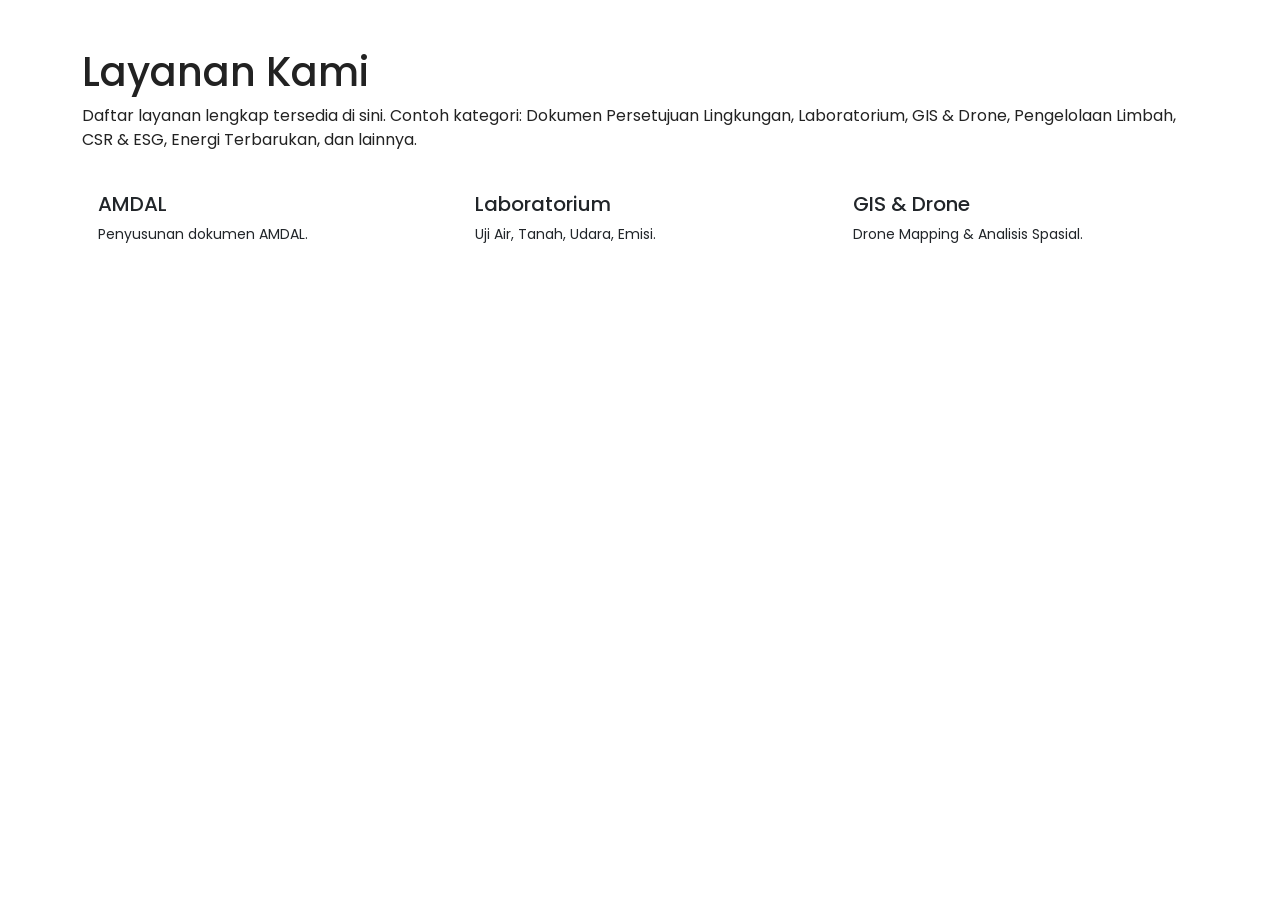
==== layanan.html @ 8d721f83 "Add initial company profile site for CV. JAVAS INDONESIA KONSULTAN — responsive, SEO-friendly, Light" ====
<!doctype html>
<html lang="id">
<head>
  <meta charset="utf-8">
  <meta name="viewport" content="width=device-width, initial-scale=1">
  <title>Layanan — JAVAS INDO</title>
  <link href="https://cdn.jsdelivr.net/npm/bootstrap@5.3.2/dist/css/bootstrap.min.css" rel="stylesheet">
  <link href="https://fonts.googleapis.com/css2?family=Poppins:wght@300;400;600;700&display=swap" rel="stylesheet">
  <link rel="stylesheet" href="/assets/css/style.css">
</head>
<body>
  <main class="container py-5">
    <h1>Layanan Kami</h1>
    <p>Daftar layanan lengkap tersedia di sini. Contoh kategori: Dokumen Persetujuan Lingkungan, Laboratorium, GIS & Drone, Pengelolaan Limbah, CSR & ESG, Energi Terbarukan, dan lainnya.</p>

    <section class="mt-4">
      <div class="row g-3">
        <div class="col-md-4"><div class="card"><div class="card-body"><h5>AMDAL</h5><p class="small">Penyusunan dokumen AMDAL.</p></div></div></div>
        <div class="col-md-4"><div class="card"><div class="card-body"><h5>Laboratorium</h5><p class="small">Uji Air, Tanah, Udara, Emisi.</p></div></div></div>
        <div class="col-md-4"><div class="card"><div class="card-body"><h5>GIS & Drone</h5><p class="small">Drone Mapping & Analisis Spasial.</p></div></div></div>
      </div>
    </section>
  </main>
</body>
</html>
---- assets/css/style.css ----
/* Custom styles for JAVAS INDO */
:root{
  --green:#2E7D32;
  --blue:#1565C0;
  --light:#f7f7f7;
  --muted:#6c757d;
  --font:'Poppins',system-ui,-apple-system,Segoe UI,Roboto,"Helvetica Neue",Arial;
}
*{box-sizing:border-box}
body{font-family:var(--font);color:#222;background:#fff}
.loading-screen{position:fixed;inset:0;display:flex;align-items:center;justify-content:center;background:#fff;z-index:9999}
.hero-section{position:relative;overflow:hidden;color:#fff}
.hero-video{position:absolute;inset:0;width:100%;height:100%;object-fit:cover;z-index:0;opacity:.35}
.hero-overlay{position:absolute;inset:0;background:linear-gradient(180deg,rgba(0,0,0,0.3),rgba(0,0,0,0.5));z-index:1}
.hero-section .container{position:relative;z-index:2;padding-top:4rem;padding-bottom:4rem}
.icon-box{width:56px;height:56px;display:inline-flex;align-items:center;justify-content:center;border-radius:10px}
.whatsapp-float{position:fixed;right:18px;bottom:90px;background:var(--green);color:#fff;width:56px;height:56px;border-radius:50%;display:flex;align-items:center;justify-content:center;z-index:1000;box-shadow:0 6px 18px rgba(0,0,0,.12)}
.back-to-top{position:fixed;right:18px;bottom:20px;background:#1565C0;color:#fff;width:44px;height:44px;border-radius:50%;display:flex;align-items:center;justify-content:center;z-index:1000;display:none}
.dark-mode{background:#0b1220;color:#e6eef8}
.dark-mode .navbar{background:#071026 !important}
.card{border:0}
img{max-width:100%;height:auto}
/* Responsive tweaks */
@media (max-width:767px){.hero-section .container{padding-top:2rem;padding-bottom:2rem}}
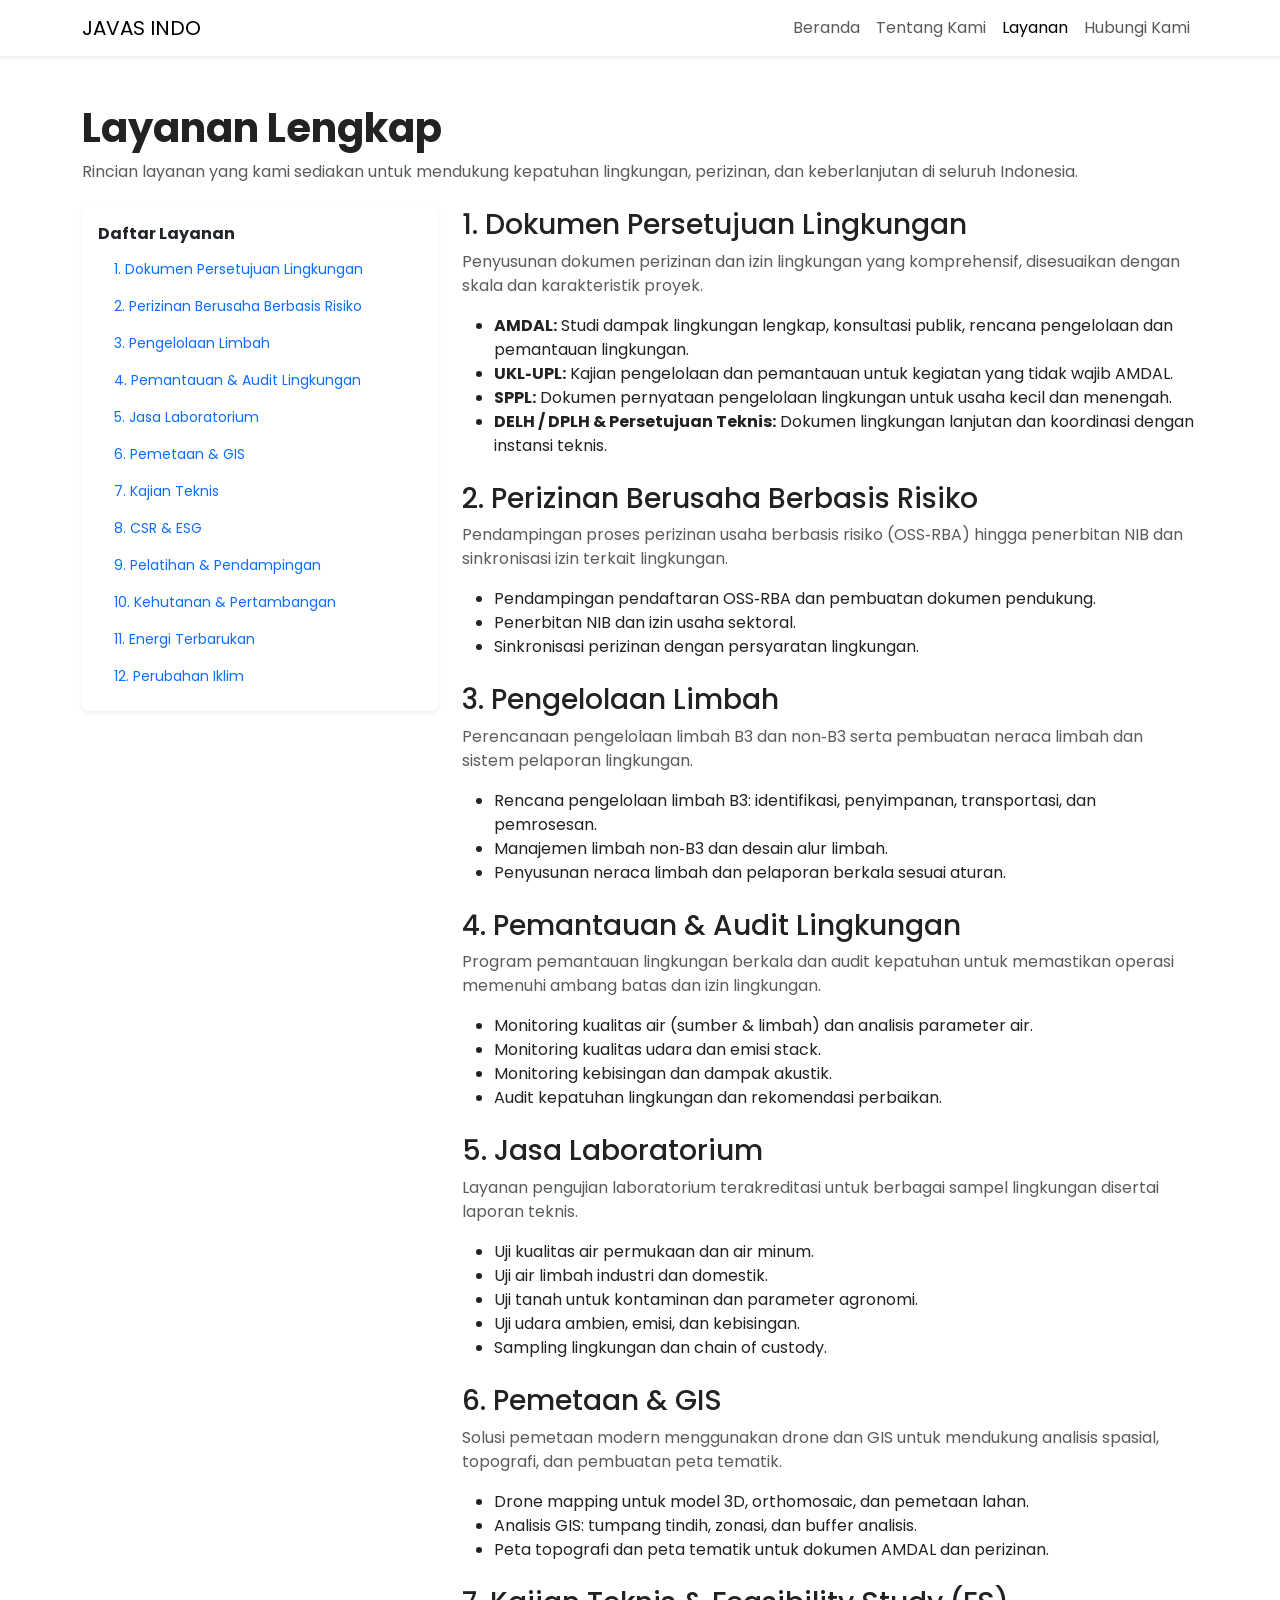
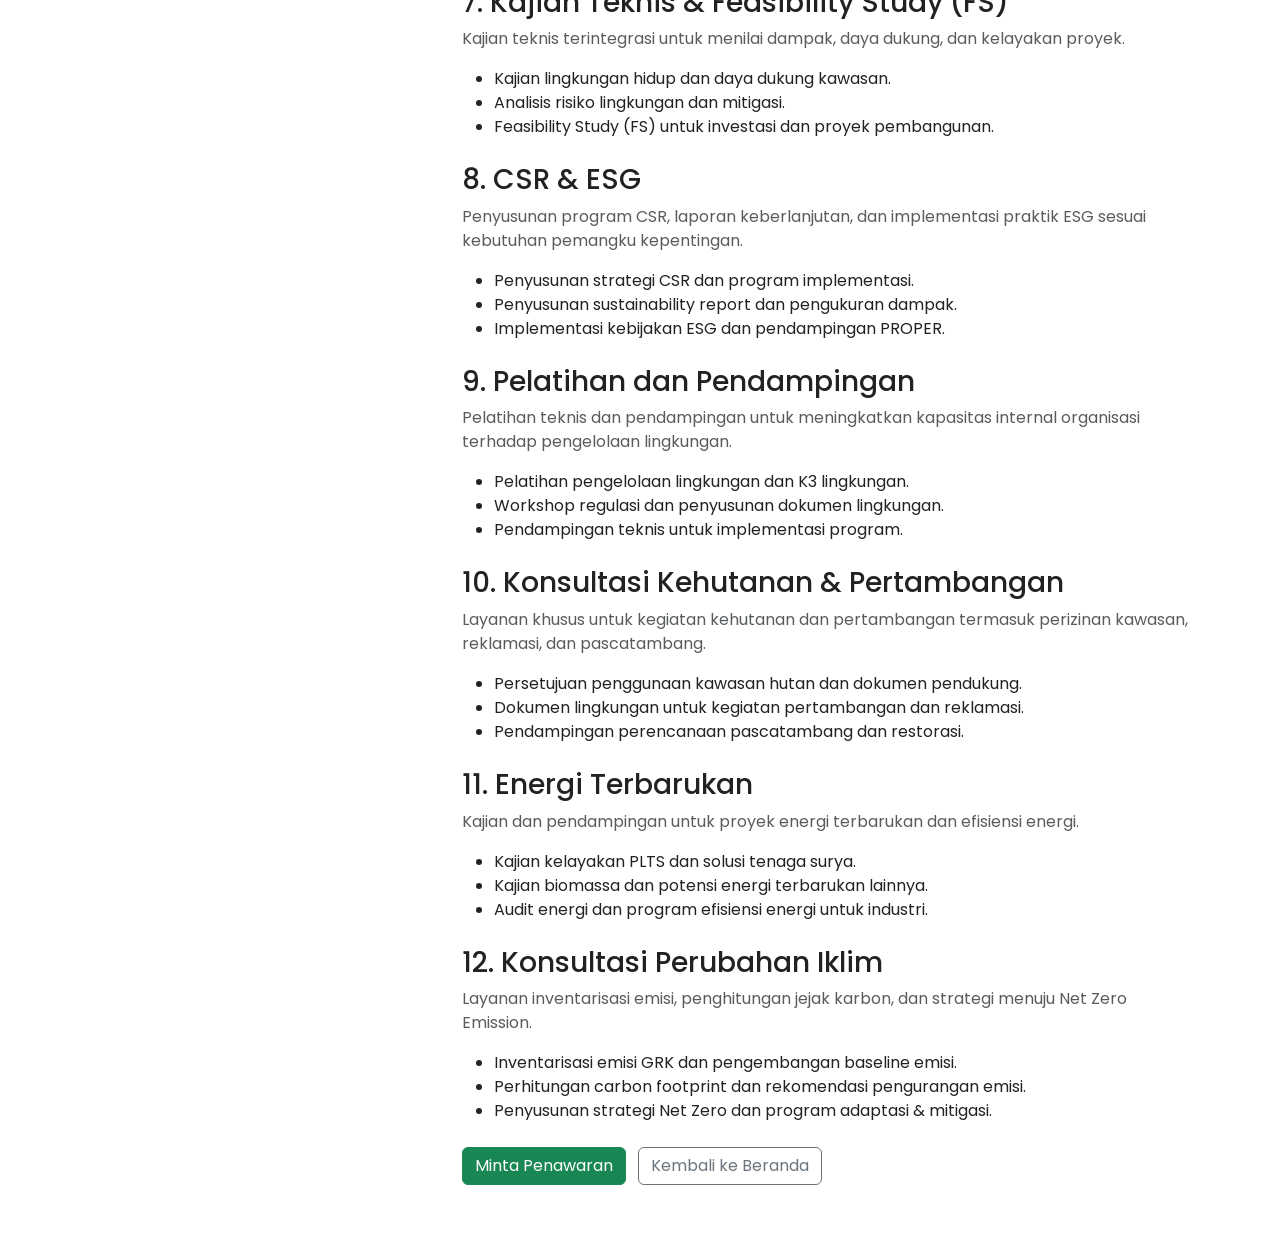
==== commit ce3bfba9: "Add detailed layanan.html with 12 services and schema markup" ====
--- a/layanan.html
+++ b/layanan.html
@@ -3,23 +3,298 @@
 <head>
   <meta charset="utf-8">
   <meta name="viewport" content="width=device-width, initial-scale=1">
-  <title>Layanan — JAVAS INDO</title>
+  <title>Layanan Lengkap — CV. JAVAS INDONESIA KONSULTAN</title>
+  <meta name="description" content="Rincian layanan CV. JAVAS INDONESIA KONSULTAN: dokumen lingkungan, perizinan OSS-RBA, pengelolaan limbah, pemantauan, laboratorium, GIS, kajian teknis, CSR & ESG, pelatihan, kehutanan & pertambangan, energi terbarukan, perubahan iklim.">
   <link href="https://cdn.jsdelivr.net/npm/bootstrap@5.3.2/dist/css/bootstrap.min.css" rel="stylesheet">
   <link href="https://fonts.googleapis.com/css2?family=Poppins:wght@300;400;600;700&display=swap" rel="stylesheet">
+  <link href="https://cdnjs.cloudflare.com/ajax/libs/font-awesome/6.5.0/css/all.min.css" rel="stylesheet">
   <link rel="stylesheet" href="/assets/css/style.css">
+
+  <!-- Schema.org: Organization + Service list -->
+  <script type="application/ld+json">
+  {
+    "@context": "https://schema.org",
+    "@graph": [
+      {
+        "@type": "Organization",
+        "name": "CV. JAVAS INDONESIA KONSULTAN",
+        "url": "https://javasindo-ai.github.io/",
+        "logo": "https://javasindo-ai.github.io/assets/images/logo.png",
+        "contactPoint": [{"@type":"ContactPoint","telephone":"+62 878-7783-6080","contactType":"customer service","areaServed":"ID"}]
+      },
+      {
+        "@type": "Service",
+        "name": "Dokumen Persetujuan Lingkungan",
+        "serviceType": "AMDAL, UKL-UPL, SPPL, DELH, DPLH",
+        "description": "Penyusunan dokumen AMDAL, UKL-UPL, SPPL, dokumen DELH/DPLH, dan persetujuan teknis lingkungan sesuai peraturan nasional."
+      },
+      {
+        "@type": "Service",
+        "name": "Perizinan Berusaha Berbasis Risiko",
+        "serviceType": "OSS-RBA, NIB, Sinkronisasi Perizinan",
+        "description": "Pendampingan OSS-RBA, penerbitan NIB, sinkronisasi izin usaha dan perizinan sektor lingkungan."
+      },
+      {
+        "@type": "Service",
+        "name": "Pengelolaan Limbah",
+        "serviceType": "Limbah B3, Limbah Non-B3, Neraca Limbah",
+        "description": "Perencanaan dan pendampingan pengelolaan limbah B3 dan non-B3, pembuatan neraca limbah, serta pelaporan lingkungan."
+      },
+      {
+        "@type": "Service",
+        "name": "Pemantauan dan Audit Lingkungan",
+        "serviceType": "Monitoring air, udara, emisi, kebisingan, audit kepatuhan",
+        "description": "Layanan monitoring kualitas lingkungan (air, udara, emisi, kebisingan) dan audit kepatuhan lingkungan."
+      },
+      {
+        "@type": "Service",
+        "name": "Jasa Laboratorium",
+        "serviceType": "Uji air, uji tanah, uji udara, uji emisi",
+        "description": "Pelayanan pengujian laboratorium untuk air, air limbah, tanah, udara ambien, emisi, dan kebisingan, lengkap dengan sampling dan laporan analitis."
+      },
+      {
+        "@type": "Service",
+        "name": "Pemetaan dan GIS",
+        "serviceType": "Drone mapping, GIS, topografi, peta tematik",
+        "description": "Pemetaan menggunakan drone, analisis GIS dan spasial, topografi, dan pembuatan peta tematik untuk kebutuhan studi dan izin."
+      },
+      {
+        "@type": "Service",
+        "name": "Kajian Teknis",
+        "serviceType": "Kajian lingkungan, daya dukung, risiko, FS",
+        "description": "Kajian lingkungan hidup, daya dukung, kajian risiko, kajian teknis pembangunan, serta studi kelayakan (Feasibility Study)."
+      },
+      {
+        "@type": "Service",
+        "name": "CSR & ESG",
+        "serviceType": "Program CSR, laporan keberlanjutan, pendampingan PROPER",
+        "description": "Penyusunan program CSR, laporan keberlanjutan (sustainability report), implementasi ESG, dan pendampingan PROPER."
+      },
+      {
+        "@type": "Service",
+        "name": "Pelatihan dan Pendampingan",
+        "serviceType": "Pelatihan pengelolaan lingkungan, K3, workshop regulasi",
+        "description": "Pelatihan untuk pengelolaan lingkungan, penyusunan dokumen, K3 lingkungan, dan workshop regulasi bagi instansi dan korporasi."
+      },
+      {
+        "@type": "Service",
+        "name": "Konsultasi Kehutanan dan Pertambangan",
+        "serviceType": "Persetujuan kawasan hutan, reklamasi, pascatambang",
+        "description": "Pendampingan persetujuan penggunaan kawasan hutan, dokumen lingkungan untuk pertambangan, reklamasi dan pascatambang."
+      },
+      {
+        "@type": "Service",
+        "name": "Energi Terbarukan",
+        "serviceType": "Kajian PLTS, biomassa, audit energi",
+        "description": "Kajian dan pendampingan pengembangan PLTS, kajian biomassa, efisiensi energi, serta audit energi untuk proyek hijau."
+      },
+      {
+        "@type": "Service",
+        "name": "Konsultasi Perubahan Iklim",
+        "serviceType": "Inventarisasi emisi, carbon footprint, net-zero",
+        "description": "Inventarisasi emisi GRK, perhitungan jejak karbon (carbon footprint), strategi Net Zero Emission, dan program adaptasi & mitigasi."
+      }
+    ]
+  }
+  </script>
 </head>
 <body>
+  <nav class="navbar navbar-expand-lg navbar-light bg-white sticky-top shadow-sm">
+    <div class="container">
+      <a class="navbar-brand" href="/">JAVAS INDO</a>
+      <button class="navbar-toggler" type="button" data-bs-toggle="collapse" data-bs-target="#navMenu">
+        <span class="navbar-toggler-icon"></span>
+      </button>
+      <div class="collapse navbar-collapse" id="navMenu">
+        <ul class="navbar-nav ms-auto">
+          <li class="nav-item"><a class="nav-link" href="/">Beranda</a></li>
+          <li class="nav-item"><a class="nav-link" href="/tentang.html">Tentang Kami</a></li>
+          <li class="nav-item"><a class="nav-link active" href="/layanan.html">Layanan</a></li>
+          <li class="nav-item"><a class="nav-link" href="/kontak.html">Hubungi Kami</a></li>
+        </ul>
+      </div>
+    </div>
+  </nav>
+
   <main class="container py-5">
-    <h1>Layanan Kami</h1>
-    <p>Daftar layanan lengkap tersedia di sini. Contoh kategori: Dokumen Persetujuan Lingkungan, Laboratorium, GIS & Drone, Pengelolaan Limbah, CSR & ESG, Energi Terbarukan, dan lainnya.</p>
-
-    <section class="mt-4">
-      <div class="row g-3">
-        <div class="col-md-4"><div class="card"><div class="card-body"><h5>AMDAL</h5><p class="small">Penyusunan dokumen AMDAL.</p></div></div></div>
-        <div class="col-md-4"><div class="card"><div class="card-body"><h5>Laboratorium</h5><p class="small">Uji Air, Tanah, Udara, Emisi.</p></div></div></div>
-        <div class="col-md-4"><div class="card"><div class="card-body"><h5>GIS & Drone</h5><p class="small">Drone Mapping & Analisis Spasial.</p></div></div></div>
-      </div>
-    </section>
+    <header class="mb-4" data-aos="fade-up">
+      <h1 class="fw-bold">Layanan Lengkap</h1>
+      <p class="text-muted">Rincian layanan yang kami sediakan untuk mendukung kepatuhan lingkungan, perizinan, dan keberlanjutan di seluruh Indonesia.</p>
+    </header>
+
+    <!-- Services list with anchor links -->
+    <div class="row">
+      <aside class="col-lg-4 mb-4" data-aos="fade-right">
+        <div class="sticky-top" style="top:100px">
+          <div class="card shadow-sm">
+            <div class="card-body">
+              <h6 class="fw-bold">Daftar Layanan</h6>
+              <ul class="nav flex-column small">
+                <li class="nav-item"><a class="nav-link" href="#s1">1. Dokumen Persetujuan Lingkungan</a></li>
+                <li class="nav-item"><a class="nav-link" href="#s2">2. Perizinan Berusaha Berbasis Risiko</a></li>
+                <li class="nav-item"><a class="nav-link" href="#s3">3. Pengelolaan Limbah</a></li>
+                <li class="nav-item"><a class="nav-link" href="#s4">4. Pemantauan & Audit Lingkungan</a></li>
+                <li class="nav-item"><a class="nav-link" href="#s5">5. Jasa Laboratorium</a></li>
+                <li class="nav-item"><a class="nav-link" href="#s6">6. Pemetaan & GIS</a></li>
+                <li class="nav-item"><a class="nav-link" href="#s7">7. Kajian Teknis</a></li>
+                <li class="nav-item"><a class="nav-link" href="#s8">8. CSR & ESG</a></li>
+                <li class="nav-item"><a class="nav-link" href="#s9">9. Pelatihan & Pendampingan</a></li>
+                <li class="nav-item"><a class="nav-link" href="#s10">10. Kehutanan & Pertambangan</a></li>
+                <li class="nav-item"><a class="nav-link" href="#s11">11. Energi Terbarukan</a></li>
+                <li class="nav-item"><a class="nav-link" href="#s12">12. Perubahan Iklim</a></li>
+              </ul>
+            </div>
+          </div>
+        </div>
+      </aside>
+
+      <section class="col-lg-8" data-aos="fade-left">
+        <!-- 1 -->
+        <article id="s1" class="mb-4">
+          <h3>1. Dokumen Persetujuan Lingkungan</h3>
+          <p class="text-muted">Penyusunan dokumen perizinan dan izin lingkungan yang komprehensif, disesuaikan dengan skala dan karakteristik proyek.</p>
+          <ul>
+            <li><strong>AMDAL:</strong> Studi dampak lingkungan lengkap, konsultasi publik, rencana pengelolaan dan pemantauan lingkungan.</li>
+            <li><strong>UKL‑UPL:</strong> Kajian pengelolaan dan pemantauan untuk kegiatan yang tidak wajib AMDAL.</li>
+            <li><strong>SPPL:</strong> Dokumen pernyataan pengelolaan lingkungan untuk usaha kecil dan menengah.</li>
+            <li><strong>DELH / DPLH & Persetujuan Teknis:</strong> Dokumen lingkungan lanjutan dan koordinasi dengan instansi teknis.</li>
+          </ul>
+        </article>
+
+        <!-- 2 -->
+        <article id="s2" class="mb-4">
+          <h3>2. Perizinan Berusaha Berbasis Risiko</h3>
+          <p class="text-muted">Pendampingan proses perizinan usaha berbasis risiko (OSS‑RBA) hingga penerbitan NIB dan sinkronisasi izin terkait lingkungan.</p>
+          <ul>
+            <li>Pendampingan pendaftaran OSS‑RBA dan pembuatan dokumen pendukung.</li>
+            <li>Penerbitan NIB dan izin usaha sektoral.</li>
+            <li>Sinkronisasi perizinan dengan persyaratan lingkungan.</li>
+          </ul>
+        </article>
+
+        <!-- 3 -->
+        <article id="s3" class="mb-4">
+          <h3>3. Pengelolaan Limbah</h3>
+          <p class="text-muted">Perencanaan pengelolaan limbah B3 dan non‑B3 serta pembuatan neraca limbah dan sistem pelaporan lingkungan.</p>
+          <ul>
+            <li>Rencana pengelolaan limbah B3: identifikasi, penyimpanan, transportasi, dan pemrosesan.</li>
+            <li>Manajemen limbah non‑B3 dan desain alur limbah.</li>
+            <li>Penyusunan neraca limbah dan pelaporan berkala sesuai aturan.</li>
+          </ul>
+        </article>
+
+        <!-- 4 -->
+        <article id="s4" class="mb-4">
+          <h3>4. Pemantauan & Audit Lingkungan</h3>
+          <p class="text-muted">Program pemantauan lingkungan berkala dan audit kepatuhan untuk memastikan operasi memenuhi ambang batas dan izin lingkungan.</p>
+          <ul>
+            <li>Monitoring kualitas air (sumber & limbah) dan analisis parameter air.</li>
+            <li>Monitoring kualitas udara dan emisi stack.</li>
+            <li>Monitoring kebisingan dan dampak akustik.</li>
+            <li>Audit kepatuhan lingkungan dan rekomendasi perbaikan.</li>
+          </ul>
+        </article>
+
+        <!-- 5 -->
+        <article id="s5" class="mb-4">
+          <h3>5. Jasa Laboratorium</h3>
+          <p class="text-muted">Layanan pengujian laboratorium terakreditasi untuk berbagai sampel lingkungan disertai laporan teknis.</p>
+          <ul>
+            <li>Uji kualitas air permukaan dan air minum.</li>
+            <li>Uji air limbah industri dan domestik.</li>
+            <li>Uji tanah untuk kontaminan dan parameter agronomi.</li>
+            <li>Uji udara ambien, emisi, dan kebisingan.</li>
+            <li>Sampling lingkungan dan chain of custody.</li>
+          </ul>
+        </article>
+
+        <!-- 6 -->
+        <article id="s6" class="mb-4">
+          <h3>6. Pemetaan & GIS</h3>
+          <p class="text-muted">Solusi pemetaan modern menggunakan drone dan GIS untuk mendukung analisis spasial, topografi, dan pembuatan peta tematik.</p>
+          <ul>
+            <li>Drone mapping untuk model 3D, orthomosaic, dan pemetaan lahan.</li>
+            <li>Analisis GIS: tumpang tindih, zonasi, dan buffer analisis.</li>
+            <li>Peta topografi dan peta tematik untuk dokumen AMDAL dan perizinan.</li>
+          </ul>
+        </article>
+
+        <!-- 7 -->
+        <article id="s7" class="mb-4">
+          <h3>7. Kajian Teknis & Feasibility Study (FS)</h3>
+          <p class="text-muted">Kajian teknis terintegrasi untuk menilai dampak, daya dukung, dan kelayakan proyek.</p>
+          <ul>
+            <li>Kajian lingkungan hidup dan daya dukung kawasan.</li>
+            <li>Analisis risiko lingkungan dan mitigasi.</li>
+            <li>Feasibility Study (FS) untuk investasi dan proyek pembangunan.</li>
+          </ul>
+        </article>
+
+        <!-- 8 -->
+        <article id="s8" class="mb-4">
+          <h3>8. CSR & ESG</h3>
+          <p class="text-muted">Penyusunan program CSR, laporan keberlanjutan, dan implementasi praktik ESG sesuai kebutuhan pemangku kepentingan.</p>
+          <ul>
+            <li>Penyusunan strategi CSR dan program implementasi.</li>
+            <li>Penyusunan sustainability report dan pengukuran dampak.</li>
+            <li>Implementasi kebijakan ESG dan pendampingan PROPER.</li>
+          </ul>
+        </article>
+
+        <!-- 9 -->
+        <article id="s9" class="mb-4">
+          <h3>9. Pelatihan dan Pendampingan</h3>
+          <p class="text-muted">Pelatihan teknis dan pendampingan untuk meningkatkan kapasitas internal organisasi terhadap pengelolaan lingkungan.</p>
+          <ul>
+            <li>Pelatihan pengelolaan lingkungan dan K3 lingkungan.</li>
+            <li>Workshop regulasi dan penyusunan dokumen lingkungan.</li>
+            <li>Pendampingan teknis untuk implementasi program.</li>
+          </ul>
+        </article>
+
+        <!-- 10 -->
+        <article id="s10" class="mb-4">
+          <h3>10. Konsultasi Kehutanan & Pertambangan</h3>
+          <p class="text-muted">Layanan khusus untuk kegiatan kehutanan dan pertambangan termasuk perizinan kawasan, reklamasi, dan pascatambang.</p>
+          <ul>
+            <li>Persetujuan penggunaan kawasan hutan dan dokumen pendukung.</li>
+            <li>Dokumen lingkungan untuk kegiatan pertambangan dan reklamasi.</li>
+            <li>Pendampingan perencanaan pascatambang dan restorasi.</li>
+          </ul>
+        </article>
+
+        <!-- 11 -->
+        <article id="s11" class="mb-4">
+          <h3>11. Energi Terbarukan</h3>
+          <p class="text-muted">Kajian dan pendampingan untuk proyek energi terbarukan dan efisiensi energi.</p>
+          <ul>
+            <li>Kajian kelayakan PLTS dan solusi tenaga surya.</li>
+            <li>Kajian biomassa dan potensi energi terbarukan lainnya.</li>
+            <li>Audit energi dan program efisiensi energi untuk industri.</li>
+          </ul>
+        </article>
+
+        <!-- 12 -->
+        <article id="s12" class="mb-4">
+          <h3>12. Konsultasi Perubahan Iklim</h3>
+          <p class="text-muted">Layanan inventarisasi emisi, penghitungan jejak karbon, dan strategi menuju Net Zero Emission.</p>
+          <ul>
+            <li>Inventarisasi emisi GRK dan pengembangan baseline emisi.</li>
+            <li>Perhitungan carbon footprint dan rekomendasi pengurangan emisi.</li>
+            <li>Penyusunan strategi Net Zero dan program adaptasi & mitigasi.</li>
+          </ul>
+        </article>
+
+        <div class="mt-4">
+          <a href="/kontak.html" class="btn btn-success me-2">Minta Penawaran</a>
+          <a href="/" class="btn btn-outline-secondary">Kembali ke Beranda</a>
+        </div>
+      </section>
+    </div>
   </main>
+
+  <script src="https://cdn.jsdelivr.net/npm/bootstrap@5.3.2/dist/js/bootstrap.bundle.min.js"></script>
+  <script src="https://unpkg.com/aos@2.3.4/dist/aos.js"></script>
+  <script>if(window.AOS) AOS.init({duration:700,once:true});</script>
 </body>
 </html>
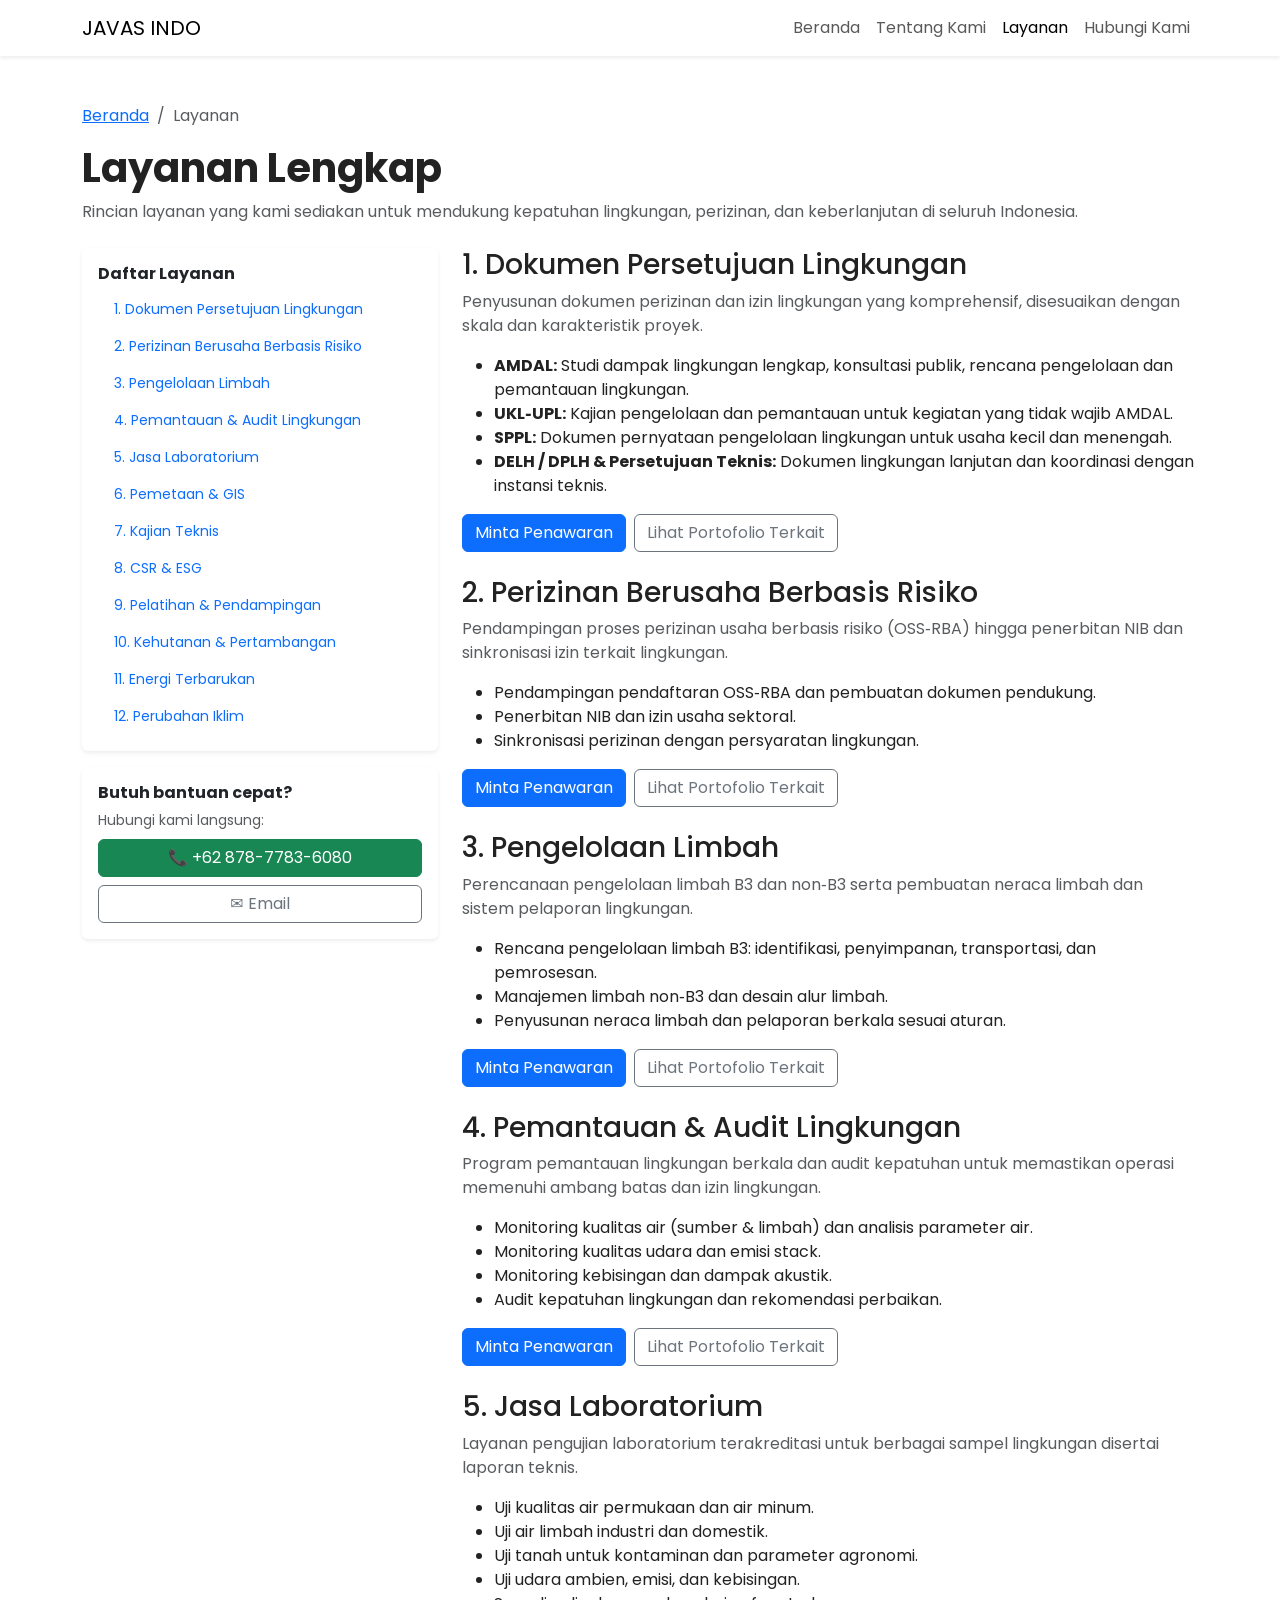
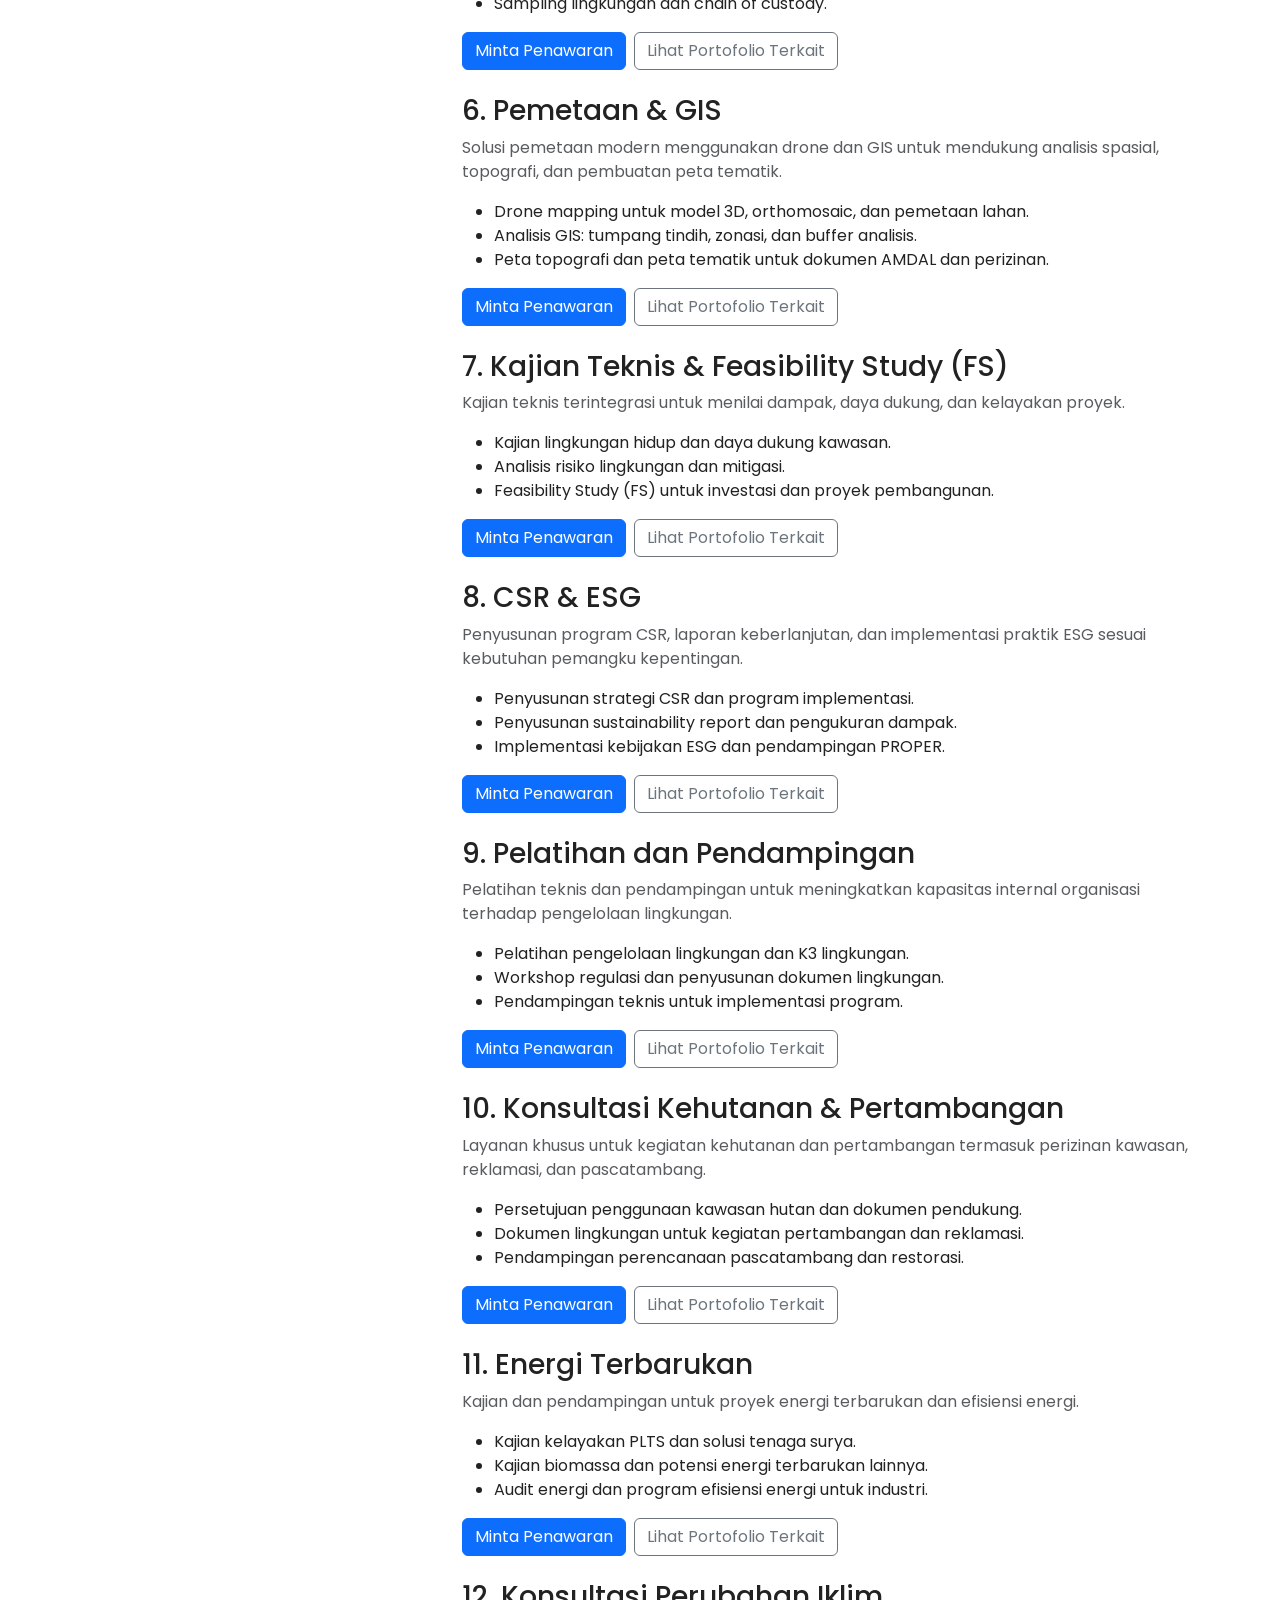
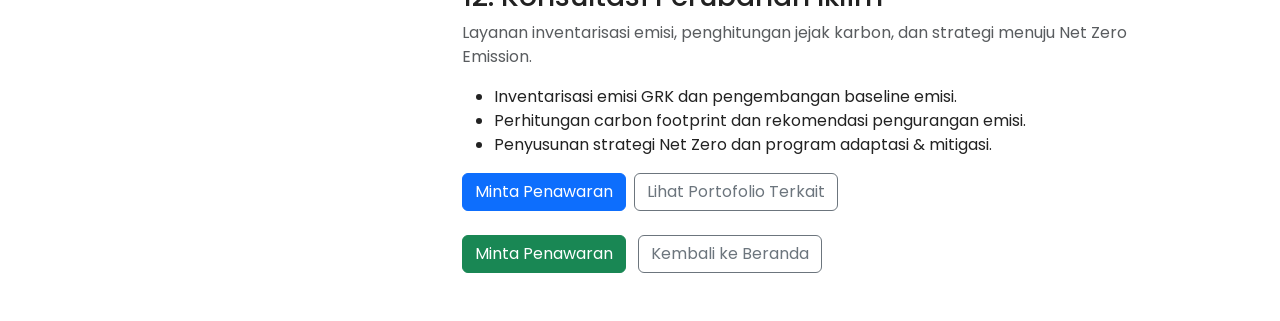
==== commit dc0e5b2b: "Enhance layanan.html: add enriched JSON-LD (serviceArea/audience/provider), request quote modal/form" ====
--- a/layanan.html
+++ b/layanan.html
@@ -10,7 +10,7 @@
   <link href="https://cdnjs.cloudflare.com/ajax/libs/font-awesome/6.5.0/css/all.min.css" rel="stylesheet">
   <link rel="stylesheet" href="/assets/css/style.css">
 
-  <!-- Schema.org: Organization + Service list -->
+  <!-- Schema.org: Organization + Service list (enriched) -->
   <script type="application/ld+json">
   {
     "@context": "https://schema.org",
@@ -20,79 +20,104 @@
         "name": "CV. JAVAS INDONESIA KONSULTAN",
         "url": "https://javasindo-ai.github.io/",
         "logo": "https://javasindo-ai.github.io/assets/images/logo.png",
-        "contactPoint": [{"@type":"ContactPoint","telephone":"+62 878-7783-6080","contactType":"customer service","areaServed":"ID"}]
+        "contactPoint": [{"@type":"ContactPoint","telephone":"+62 878-7783-6080","contactType":"customer service","areaServed":"ID"}],
+        "sameAs": []
+      },
+      {
+        "@type": "BreadcrumbList",
+        "itemListElement": [
+          {"@type":"ListItem","position":1,"name":"Beranda","item":"https://javasindo-ai.github.io/"},
+          {"@type":"ListItem","position":2,"name":"Layanan","item":"https://javasindo-ai.github.io/layanan.html"}
+        ]
       },
       {
         "@type": "Service",
         "name": "Dokumen Persetujuan Lingkungan",
         "serviceType": "AMDAL, UKL-UPL, SPPL, DELH, DPLH",
-        "description": "Penyusunan dokumen AMDAL, UKL-UPL, SPPL, dokumen DELH/DPLH, dan persetujuan teknis lingkungan sesuai peraturan nasional."
+        "description": "Penyusunan dokumen AMDAL, UKL-UPL, SPPL, dokumen DELH/DPLH, dan persetujuan teknis lingkungan sesuai peraturan nasional.",
+        "serviceArea": {"@type":"Place","name":"Indonesia"},
+        "audience": {"@type":"Audience","audienceType":"Pemerintah, Industri, Perusahaan"},
+        "provider": {"@type":"Organization","name":"CV. JAVAS INDONESIA KONSULTAN"},
+        "potentialAction": {"@type":"AssessAction","target":"/kontak.html"}
       },
       {
         "@type": "Service",
         "name": "Perizinan Berusaha Berbasis Risiko",
         "serviceType": "OSS-RBA, NIB, Sinkronisasi Perizinan",
-        "description": "Pendampingan OSS-RBA, penerbitan NIB, sinkronisasi izin usaha dan perizinan sektor lingkungan."
+        "description": "Pendampingan OSS-RBA, penerbitan NIB, sinkronisasi izin usaha dan perizinan sektor lingkungan.",
+        "serviceArea": {"@type":"Place","name":"Indonesia"},
+        "audience": {"@type":"Audience","audienceType":"Pelaku usaha, Konsultan"},
+        "provider": {"@type":"Organization","name":"CV. JAVAS INDONESIA KONSULTAN"}
       },
       {
         "@type": "Service",
         "name": "Pengelolaan Limbah",
         "serviceType": "Limbah B3, Limbah Non-B3, Neraca Limbah",
-        "description": "Perencanaan dan pendampingan pengelolaan limbah B3 dan non-B3, pembuatan neraca limbah, serta pelaporan lingkungan."
+        "description": "Perencanaan dan pendampingan pengelolaan limbah B3 dan non-B3, pembuatan neraca limbah, serta pelaporan lingkungan.",
+        "serviceArea": {"@type":"Place","name":"Indonesia"}
       },
       {
         "@type": "Service",
         "name": "Pemantauan dan Audit Lingkungan",
         "serviceType": "Monitoring air, udara, emisi, kebisingan, audit kepatuhan",
-        "description": "Layanan monitoring kualitas lingkungan (air, udara, emisi, kebisingan) dan audit kepatuhan lingkungan."
+        "description": "Layanan monitoring kualitas lingkungan (air, udara, emisi, kebisingan) dan audit kepatuhan lingkungan.",
+        "serviceArea": {"@type":"Place","name":"Indonesia"}
       },
       {
         "@type": "Service",
         "name": "Jasa Laboratorium",
         "serviceType": "Uji air, uji tanah, uji udara, uji emisi",
-        "description": "Pelayanan pengujian laboratorium untuk air, air limbah, tanah, udara ambien, emisi, dan kebisingan, lengkap dengan sampling dan laporan analitis."
+        "description": "Pelayanan pengujian laboratorium untuk air, air limbah, tanah, udara ambien, emisi, dan kebisingan, lengkap dengan sampling dan laporan analitis.",
+        "serviceArea": {"@type":"Place","name":"Indonesia"}
       },
       {
         "@type": "Service",
         "name": "Pemetaan dan GIS",
         "serviceType": "Drone mapping, GIS, topografi, peta tematik",
-        "description": "Pemetaan menggunakan drone, analisis GIS dan spasial, topografi, dan pembuatan peta tematik untuk kebutuhan studi dan izin."
-      },
-      {
-        "@type": "Service",
-        "name": "Kajian Teknis",
+        "description": "Pemetaan menggunakan drone, analisis GIS dan spasial, topografi, dan pembuatan peta tematik untuk kebutuhan studi dan izin.",
+        "serviceArea": {"@type":"Place","name":"Indonesia"}
+      },
+      {
+        "@type": "Service",
+        "name": "Kajian Teknis & Feasibility Study",
         "serviceType": "Kajian lingkungan, daya dukung, risiko, FS",
-        "description": "Kajian lingkungan hidup, daya dukung, kajian risiko, kajian teknis pembangunan, serta studi kelayakan (Feasibility Study)."
+        "description": "Kajian lingkungan hidup, daya dukung, kajian risiko, kajian teknis pembangunan, serta studi kelayakan (Feasibility Study).",
+        "serviceArea": {"@type":"Place","name":"Indonesia"}
       },
       {
         "@type": "Service",
         "name": "CSR & ESG",
         "serviceType": "Program CSR, laporan keberlanjutan, pendampingan PROPER",
-        "description": "Penyusunan program CSR, laporan keberlanjutan (sustainability report), implementasi ESG, dan pendampingan PROPER."
+        "description": "Penyusunan program CSR, laporan keberlanjutan (sustainability report), implementasi ESG, dan pendampingan PROPER.",
+        "serviceArea": {"@type":"Place","name":"Indonesia"}
       },
       {
         "@type": "Service",
         "name": "Pelatihan dan Pendampingan",
         "serviceType": "Pelatihan pengelolaan lingkungan, K3, workshop regulasi",
-        "description": "Pelatihan untuk pengelolaan lingkungan, penyusunan dokumen, K3 lingkungan, dan workshop regulasi bagi instansi dan korporasi."
-      },
-      {
-        "@type": "Service",
-        "name": "Konsultasi Kehutanan dan Pertambangan",
+        "description": "Pelatihan untuk pengelolaan lingkungan, penyusunan dokumen, K3 lingkungan, dan workshop regulasi bagi instansi dan korporasi.",
+        "serviceArea": {"@type":"Place","name":"Indonesia"}
+      },
+      {
+        "@type": "Service",
+        "name": "Konsultasi Kehutanan & Pertambangan",
         "serviceType": "Persetujuan kawasan hutan, reklamasi, pascatambang",
-        "description": "Pendampingan persetujuan penggunaan kawasan hutan, dokumen lingkungan untuk pertambangan, reklamasi dan pascatambang."
+        "description": "Pendampingan persetujuan penggunaan kawasan hutan, dokumen lingkungan untuk pertambangan, reklamasi dan pascatambang.",
+        "serviceArea": {"@type":"Place","name":"Indonesia"}
       },
       {
         "@type": "Service",
         "name": "Energi Terbarukan",
         "serviceType": "Kajian PLTS, biomassa, audit energi",
-        "description": "Kajian dan pendampingan pengembangan PLTS, kajian biomassa, efisiensi energi, serta audit energi untuk proyek hijau."
+        "description": "Kajian dan pendampingan pengembangan PLTS, kajian biomassa, efisiensi energi, serta audit energi untuk proyek hijau.",
+        "serviceArea": {"@type":"Place","name":"Indonesia"}
       },
       {
         "@type": "Service",
         "name": "Konsultasi Perubahan Iklim",
         "serviceType": "Inventarisasi emisi, carbon footprint, net-zero",
-        "description": "Inventarisasi emisi GRK, perhitungan jejak karbon (carbon footprint), strategi Net Zero Emission, dan program adaptasi & mitigasi."
+        "description": "Inventarisasi emisi GRK, perhitungan jejak karbon (carbon footprint), strategi Net Zero Emission, dan program adaptasi & mitigasi.",
+        "serviceArea": {"@type":"Place","name":"Indonesia"}
       }
     ]
   }
@@ -117,6 +142,13 @@
   </nav>
 
   <main class="container py-5">
+    <nav aria-label="Breadcrumb" class="mb-3" data-aos="fade-up">
+      <ol class="breadcrumb">
+        <li class="breadcrumb-item"><a href="/">Beranda</a></li>
+        <li class="breadcrumb-item active" aria-current="page">Layanan</li>
+      </ol>
+    </nav>
+
     <header class="mb-4" data-aos="fade-up">
       <h1 class="fw-bold">Layanan Lengkap</h1>
       <p class="text-muted">Rincian layanan yang kami sediakan untuk mendukung kepatuhan lingkungan, perizinan, dan keberlanjutan di seluruh Indonesia.</p>
@@ -145,6 +177,15 @@
               </ul>
             </div>
           </div>
+
+          <div class="card mt-3 shadow-sm">
+            <div class="card-body">
+              <h6 class="fw-bold">Butuh bantuan cepat?</h6>
+              <p class="small text-muted mb-2">Hubungi kami langsung:</p>
+              <a href="tel:+6287877836080" class="btn btn-success w-100 mb-2">📞 +62 878-7783-6080</a>
+              <a href="mailto:info@javasindonesia.co.id" class="btn btn-outline-secondary w-100">✉ Email</a>
+            </div>
+          </div>
         </div>
       </aside>
 
@@ -159,6 +200,10 @@
             <li><strong>SPPL:</strong> Dokumen pernyataan pengelolaan lingkungan untuk usaha kecil dan menengah.</li>
             <li><strong>DELH / DPLH & Persetujuan Teknis:</strong> Dokumen lingkungan lanjutan dan koordinasi dengan instansi teknis.</li>
           </ul>
+          <div class="d-flex gap-2 mt-3">
+            <button class="btn btn-primary request-btn" data-service="Dokumen Persetujuan Lingkungan">Minta Penawaran</button>
+            <a href="/portofolio.html#AMDAL" class="btn btn-outline-secondary">Lihat Portofolio Terkait</a>
+          </div>
         </article>
 
         <!-- 2 -->
@@ -170,6 +215,10 @@
             <li>Penerbitan NIB dan izin usaha sektoral.</li>
             <li>Sinkronisasi perizinan dengan persyaratan lingkungan.</li>
           </ul>
+          <div class="d-flex gap-2 mt-3">
+            <button class="btn btn-primary request-btn" data-service="Perizinan Berusaha Berbasis Risiko">Minta Penawaran</button>
+            <a href="/portofolio.html#Perizinan" class="btn btn-outline-secondary">Lihat Portofolio Terkait</a>
+          </div>
         </article>
 
         <!-- 3 -->
@@ -181,6 +230,10 @@
             <li>Manajemen limbah non‑B3 dan desain alur limbah.</li>
             <li>Penyusunan neraca limbah dan pelaporan berkala sesuai aturan.</li>
           </ul>
+          <div class="d-flex gap-2 mt-3">
+            <button class="btn btn-primary request-btn" data-service="Pengelolaan Limbah">Minta Penawaran</button>
+            <a href="/portofolio.html#Limbah" class="btn btn-outline-secondary">Lihat Portofolio Terkait</a>
+          </div>
         </article>
 
         <!-- 4 -->
@@ -193,6 +246,10 @@
             <li>Monitoring kebisingan dan dampak akustik.</li>
             <li>Audit kepatuhan lingkungan dan rekomendasi perbaikan.</li>
           </ul>
+          <div class="d-flex gap-2 mt-3">
+            <button class="btn btn-primary request-btn" data-service="Pemantauan & Audit Lingkungan">Minta Penawaran</button>
+            <a href="/portofolio.html#Audit" class="btn btn-outline-secondary">Lihat Portofolio Terkait</a>
+          </div>
         </article>
 
         <!-- 5 -->
@@ -206,6 +263,10 @@
             <li>Uji udara ambien, emisi, dan kebisingan.</li>
             <li>Sampling lingkungan dan chain of custody.</li>
           </ul>
+          <div class="d-flex gap-2 mt-3">
+            <button class="btn btn-primary request-btn" data-service="Jasa Laboratorium">Minta Penawaran</button>
+            <a href="/portofolio.html#Laboratorium" class="btn btn-outline-secondary">Lihat Portofolio Terkait</a>
+          </div>
         </article>
 
         <!-- 6 -->
@@ -217,6 +278,10 @@
             <li>Analisis GIS: tumpang tindih, zonasi, dan buffer analisis.</li>
             <li>Peta topografi dan peta tematik untuk dokumen AMDAL dan perizinan.</li>
           </ul>
+          <div class="d-flex gap-2 mt-3">
+            <button class="btn btn-primary request-btn" data-service="Pemetaan & GIS">Minta Penawaran</button>
+            <a href="/portofolio.html#GIS" class="btn btn-outline-secondary">Lihat Portofolio Terkait</a>
+          </div>
         </article>
 
         <!-- 7 -->
@@ -228,6 +293,10 @@
             <li>Analisis risiko lingkungan dan mitigasi.</li>
             <li>Feasibility Study (FS) untuk investasi dan proyek pembangunan.</li>
           </ul>
+          <div class="d-flex gap-2 mt-3">
+            <button class="btn btn-primary request-btn" data-service="Kajian Teknis & FS">Minta Penawaran</button>
+            <a href="/portofolio.html#Kajian" class="btn btn-outline-secondary">Lihat Portofolio Terkait</a>
+          </div>
         </article>
 
         <!-- 8 -->
@@ -239,6 +308,10 @@
             <li>Penyusunan sustainability report dan pengukuran dampak.</li>
             <li>Implementasi kebijakan ESG dan pendampingan PROPER.</li>
           </ul>
+          <div class="d-flex gap-2 mt-3">
+            <button class="btn btn-primary request-btn" data-service="CSR & ESG">Minta Penawaran</button>
+            <a href="/portofolio.html#ESG" class="btn btn-outline-secondary">Lihat Portofolio Terkait</a>
+          </div>
         </article>
 
         <!-- 9 -->
@@ -250,6 +323,10 @@
             <li>Workshop regulasi dan penyusunan dokumen lingkungan.</li>
             <li>Pendampingan teknis untuk implementasi program.</li>
           </ul>
+          <div class="d-flex gap-2 mt-3">
+            <button class="btn btn-primary request-btn" data-service="Pelatihan & Pendampingan">Minta Penawaran</button>
+            <a href="/portofolio.html#Pelatihan" class="btn btn-outline-secondary">Lihat Portofolio Terkait</a>
+          </div>
         </article>
 
         <!-- 10 -->
@@ -261,6 +338,10 @@
             <li>Dokumen lingkungan untuk kegiatan pertambangan dan reklamasi.</li>
             <li>Pendampingan perencanaan pascatambang dan restorasi.</li>
           </ul>
+          <div class="d-flex gap-2 mt-3">
+            <button class="btn btn-primary request-btn" data-service="Konsultasi Kehutanan & Pertambangan">Minta Penawaran</button>
+            <a href="/portofolio.html#Kehutanan" class="btn btn-outline-secondary">Lihat Portofolio Terkait</a>
+          </div>
         </article>
 
         <!-- 11 -->
@@ -272,6 +353,10 @@
             <li>Kajian biomassa dan potensi energi terbarukan lainnya.</li>
             <li>Audit energi dan program efisiensi energi untuk industri.</li>
           </ul>
+          <div class="d-flex gap-2 mt-3">
+            <button class="btn btn-primary request-btn" data-service="Energi Terbarukan">Minta Penawaran</button>
+            <a href="/portofolio.html#Energi" class="btn btn-outline-secondary">Lihat Portofolio Terkait</a>
+          </div>
         </article>
 
         <!-- 12 -->
@@ -283,6 +368,10 @@
             <li>Perhitungan carbon footprint dan rekomendasi pengurangan emisi.</li>
             <li>Penyusunan strategi Net Zero dan program adaptasi & mitigasi.</li>
           </ul>
+          <div class="d-flex gap-2 mt-3">
+            <button class="btn btn-primary request-btn" data-service="Konsultasi Perubahan Iklim">Minta Penawaran</button>
+            <a href="/portofolio.html#PerubahanIklim" class="btn btn-outline-secondary">Lihat Portofolio Terkait</a>
+          </div>
         </article>
 
         <div class="mt-4">
@@ -293,8 +382,105 @@
     </div>
   </main>
 
+  <!-- Request modal -->
+  <div class="modal fade" id="requestModal" tabindex="-1" aria-hidden="true">
+    <div class="modal-dialog modal-dialog-centered">
+      <div class="modal-content">
+        <div class="modal-header">
+          <h5 class="modal-title">Minta Penawaran</h5>
+          <button type="button" class="btn-close" data-bs-dismiss="modal" aria-label="Close"></button>
+        </div>
+        <form id="requestForm">
+          <div class="modal-body">
+            <input type="hidden" name="service" id="reqService">
+            <div class="mb-3">
+              <label class="form-label">Nama</label>
+              <input type="text" name="name" class="form-control" required>
+            </div>
+            <div class="mb-3">
+              <label class="form-label">Perusahaan / Instansi</label>
+              <input type="text" name="company" class="form-control">
+            </div>
+            <div class="mb-3">
+              <label class="form-label">Email</label>
+              <input type="email" name="email" class="form-control" required>
+            </div>
+            <div class="mb-3">
+              <label class="form-label">Telepon / WhatsApp</label>
+              <input type="tel" name="phone" class="form-control" required>
+            </div>
+            <div class="mb-3">
+              <label class="form-label">Pesan / Keterangan Singkat</label>
+              <textarea name="message" class="form-control" rows="3"></textarea>
+            </div>
+            <div id="reqFeedback" class="small text-success" style="display:none">Mengirim…</div>
+          </div>
+          <div class="modal-footer">
+            <button type="submit" class="btn btn-success">Kirim Permintaan</button>
+            <button type="button" class="btn btn-outline-secondary" data-bs-dismiss="modal">Tutup</button>
+          </div>
+        </form>
+      </div>
+    </div>
+  </div>
+
   <script src="https://cdn.jsdelivr.net/npm/bootstrap@5.3.2/dist/js/bootstrap.bundle.min.js"></script>
   <script src="https://unpkg.com/aos@2.3.4/dist/aos.js"></script>
-  <script>if(window.AOS) AOS.init({duration:700,once:true});</script>
+  <script>
+    if(window.AOS) AOS.init({duration:700,once:true});
+
+    // Modal and form handling: supports Formspree endpoint or Google Apps Script
+    (function(){
+      const modalEl = document.getElementById('requestModal');
+      const reqForm = document.getElementById('requestForm');
+      const reqService = document.getElementById('reqService');
+      const feedback = document.getElementById('reqFeedback');
+      const modal = new bootstrap.Modal(modalEl);
+
+      // configure endpoints
+      const FORMSPREE_ENDPOINT = 'https://formspree.io/f/YOUR_FORM_ID'; // replace with your Formspree form ID
+      const GOOGLE_SCRIPT_URL = ''; // optional: replace with your Google Apps Script web app URL
+
+      document.querySelectorAll('.request-btn').forEach(btn=>{
+        btn.addEventListener('click', ()=>{
+          const svc = btn.getAttribute('data-service') || 'Layanan';
+          reqService.value = svc;
+          modal.show();
+        });
+      });
+
+      reqForm.addEventListener('submit', function(e){
+        e.preventDefault();
+        feedback.style.display = '';
+        feedback.textContent = 'Mengirim…';
+        const formData = new FormData(reqForm);
+        const json = {};
+        formData.forEach((v,k)=> json[k]=v);
+
+        // Prefer Google Script if provided
+        if(GOOGLE_SCRIPT_URL){
+          fetch(GOOGLE_SCRIPT_URL, {method:'POST',mode:'no-cors',body:formData})
+            .then(()=>{ feedback.textContent='Permintaan terkirim. Kami akan menghubungi Anda.'; setTimeout(()=>modal.hide(),1500); reqForm.reset(); })
+            .catch(()=>{ feedback.textContent='Terjadi kesalahan. Silakan hubungi via WhatsApp.'; });
+          return;
+        }
+
+        // Fallback to Formspree
+        fetch(FORMSPREE_ENDPOINT, {method:'POST',headers:{'Accept':'application/json'},body: formData})
+          .then(r=> r.json())
+          .then(data=>{
+            if(data.ok || data.success){
+              feedback.textContent='Permintaan terkirim. Kami akan menghubungi Anda.';
+              setTimeout(()=>modal.hide(),1500);
+              reqForm.reset();
+            } else {
+              feedback.textContent='Terjadi kesalahan. Silakan coba lagi atau hubungi via WhatsApp.';
+            }
+          }).catch(()=>{
+            feedback.textContent='Terjadi kesalahan. Silakan hubungi via WhatsApp.';
+          });
+      });
+    })();
+  </script>
 </body>
 </html>
